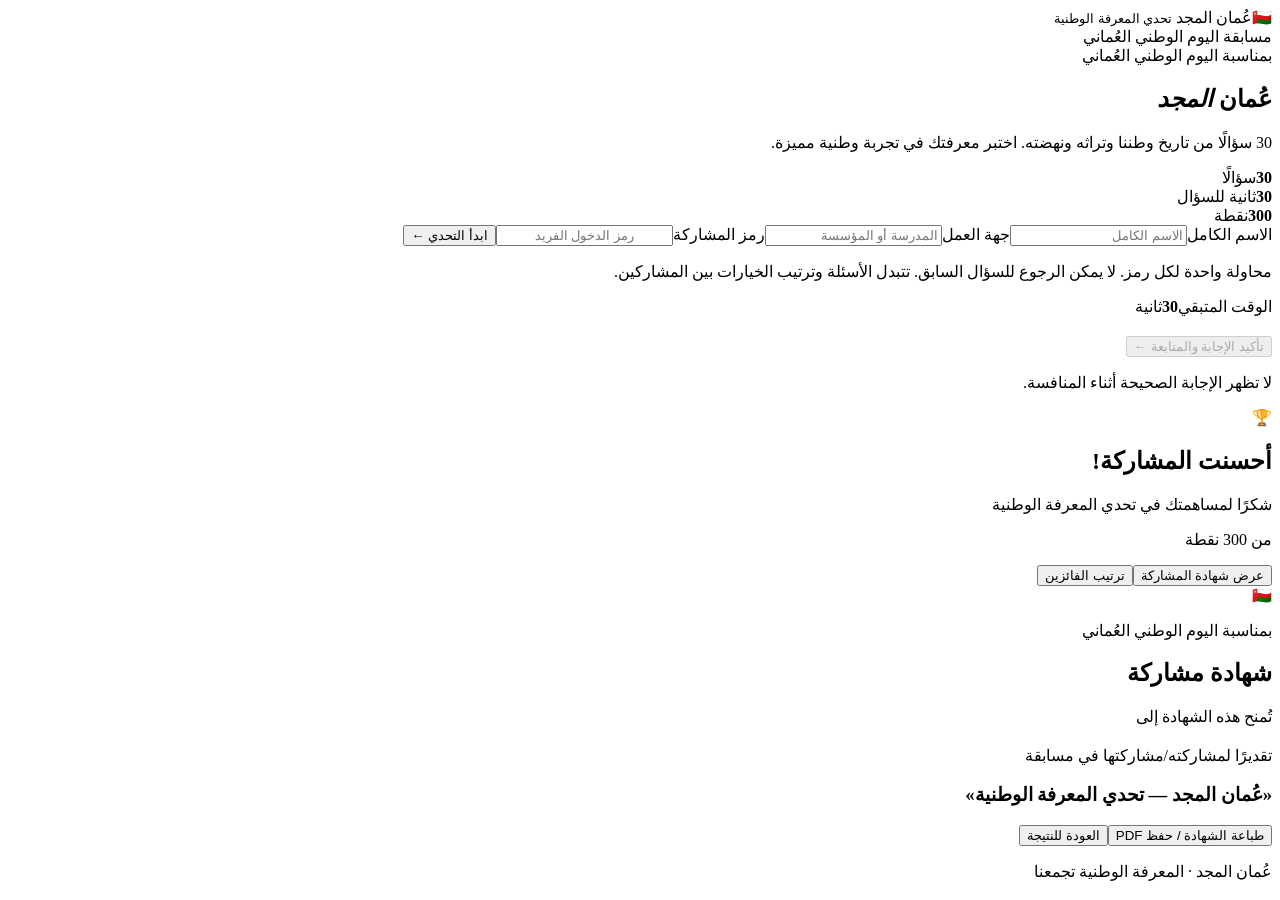
==== index.html @ ebada27d "Add files via upload" ====
<!doctype html><html lang="ar" dir="rtl"><head><meta charset="utf-8"><meta name="viewport" content="width=device-width,initial-scale=1"><title>عُمان المجد | تحدي المعرفة الوطنية</title><link rel="stylesheet" href="/static/style.css"></head><body><header class="top"><div class="brand"><span class="flag">🇴🇲</span><span>عُمان المجد <small>تحدي المعرفة الوطنية</small></span></div><span id="state" class="status">مسابقة اليوم الوطني العُماني</span></header><main class="container"><section id="welcome" class="panel hero"><div class="eyebrow">بمناسبة اليوم الوطني العُماني</div><h1>عُمان <em>المجد</em></h1><p class="lead">30 سؤالًا من تاريخ وطننا وتراثه ونهضته. اختبر معرفتك في تجربة وطنية مميزة.</p><div class="stats"><div><b>30</b><span>سؤالًا</span></div><div><b>30</b><span>ثانية للسؤال</span></div><div><b>300</b><span>نقطة</span></div></div><form id="startForm" class="form"><label>الاسم الكامل<input name="name" minlength="2" maxlength="100" required placeholder="الاسم الكامل"></label><label>جهة العمل<input name="org" minlength="2" maxlength="120" required placeholder="المدرسة أو المؤسسة"></label><label>رمز المشاركة<input name="token" maxlength="20" required placeholder="رمز الدخول الفريد" autocomplete="off" style="direction:ltr;text-align:center;text-transform:uppercase"></label><button class="primary" type="submit">ابدأ التحدي <span>←</span></button></form><p class="hint">محاولة واحدة لكل رمز. لا يمكن الرجوع للسؤال السابق. تتبدل الأسئلة وترتيب الخيارات بين المشاركين.</p></section><section id="quiz" class="panel hidden"><div class="quiz-head"><span id="counter"></span><span id="axis" class="pill"></span></div><div class="progress"><div id="bar"></div></div><div class="timer-wrap"><span>الوقت المتبقي</span><strong id="timer">30</strong><span>ثانية</span></div><h2 id="question"></h2><div id="options" class="options"></div><button id="next" class="primary" disabled>تأكيد الإجابة والمتابعة ←</button><p class="hint">لا تظهر الإجابة الصحيحة أثناء المنافسة.</p></section><section id="done" class="panel hidden center"><div class="trophy">🏆</div><h2>أحسنت المشاركة!</h2><p>شكرًا لمساهمتك في تحدي المعرفة الوطنية</p><div class="score"><strong id="score"></strong><span>من 300 نقطة</span></div><p id="correct"></p><div class="actions"><button id="certificate" class="primary">عرض شهادة المشاركة</button><button id="rank" class="secondary">ترتيب الفائزين</button></div><div id="rankings" class="hidden"></div></section><section id="cert" class="panel certificate hidden"><div class="cert-top">🇴🇲</div><p>بمناسبة اليوم الوطني العُماني</p><h2>شهادة مشاركة</h2><p>تُمنح هذه الشهادة إلى</p><h1 id="certName"></h1><p id="certOrg"></p><p>تقديرًا لمشاركته/مشاركتها في مسابقة</p><h3>«عُمان المجد — تحدي المعرفة الوطنية»</h3><p id="certScore"></p><button class="primary no-print" onclick="window.print()">طباعة الشهادة / حفظ PDF</button><button class="secondary no-print" id="back">العودة للنتيجة</button></section><p id="message" class="message" role="alert"></p></main><footer>عُمان المجد · المعرفة الوطنية تجمعنا</footer><script src="/static/app.js"></script></body></html>
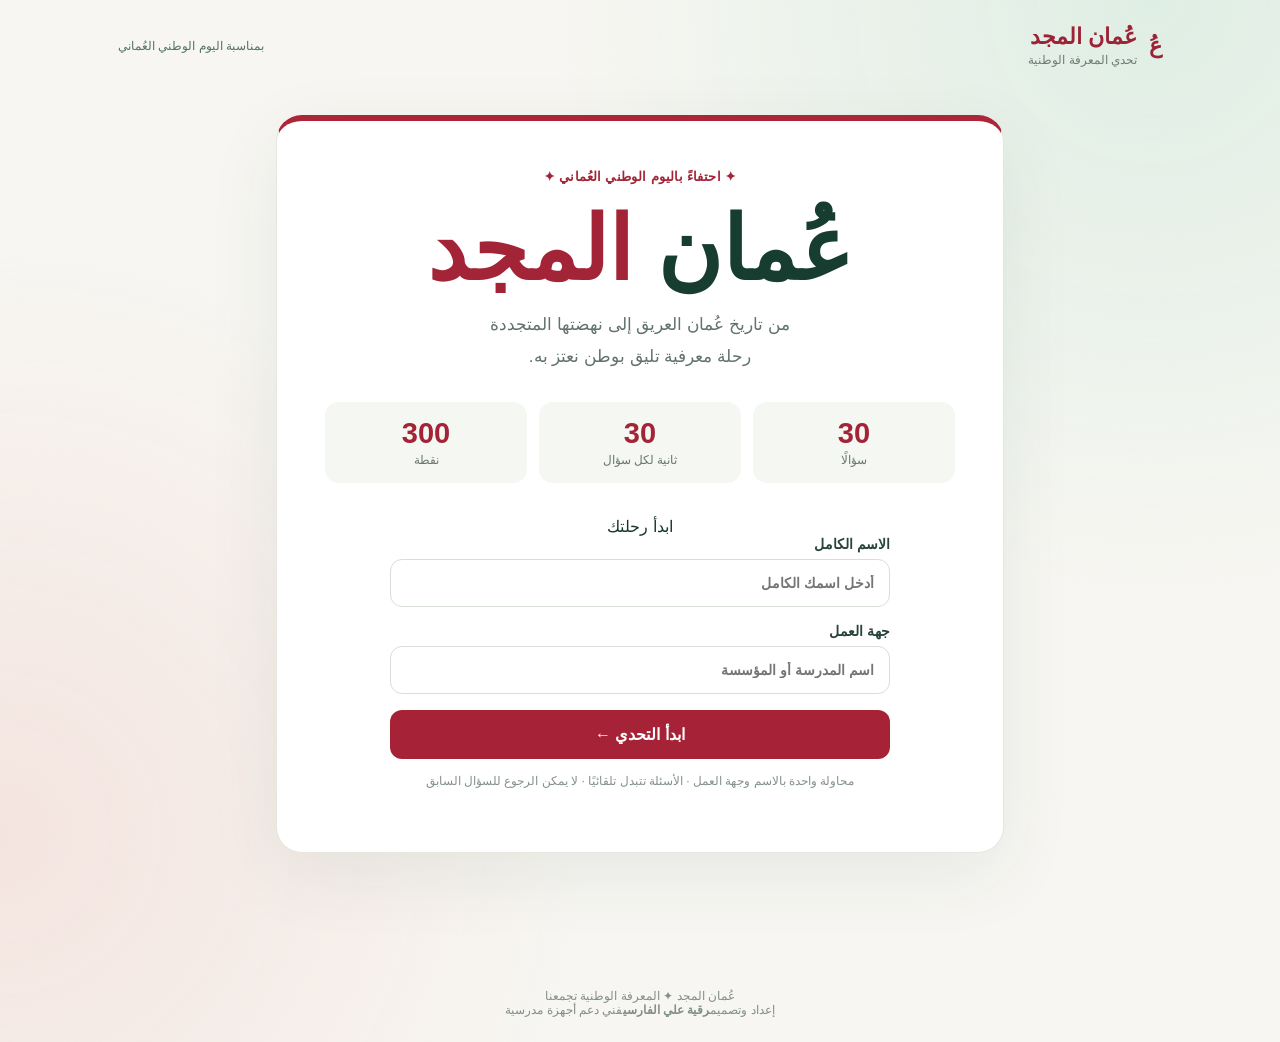
==== commit aadbd0a3: "Add files via upload" ====
--- a/index.html
+++ b/index.html
@@ -1 +1,6 @@
-<!doctype html><html lang="ar" dir="rtl"><head><meta charset="utf-8"><meta name="viewport" content="width=device-width,initial-scale=1"><title>عُمان المجد | تحدي المعرفة الوطنية</title><link rel="stylesheet" href="/static/style.css"></head><body><header class="top"><div class="brand"><span class="flag">🇴🇲</span><span>عُمان المجد <small>تحدي المعرفة الوطنية</small></span></div><span id="state" class="status">مسابقة اليوم الوطني العُماني</span></header><main class="container"><section id="welcome" class="panel hero"><div class="eyebrow">بمناسبة اليوم الوطني العُماني</div><h1>عُمان <em>المجد</em></h1><p class="lead">30 سؤالًا من تاريخ وطننا وتراثه ونهضته. اختبر معرفتك في تجربة وطنية مميزة.</p><div class="stats"><div><b>30</b><span>سؤالًا</span></div><div><b>30</b><span>ثانية للسؤال</span></div><div><b>300</b><span>نقطة</span></div></div><form id="startForm" class="form"><label>الاسم الكامل<input name="name" minlength="2" maxlength="100" required placeholder="الاسم الكامل"></label><label>جهة العمل<input name="org" minlength="2" maxlength="120" required placeholder="المدرسة أو المؤسسة"></label><label>رمز المشاركة<input name="token" maxlength="20" required placeholder="رمز الدخول الفريد" autocomplete="off" style="direction:ltr;text-align:center;text-transform:uppercase"></label><button class="primary" type="submit">ابدأ التحدي <span>←</span></button></form><p class="hint">محاولة واحدة لكل رمز. لا يمكن الرجوع للسؤال السابق. تتبدل الأسئلة وترتيب الخيارات بين المشاركين.</p></section><section id="quiz" class="panel hidden"><div class="quiz-head"><span id="counter"></span><span id="axis" class="pill"></span></div><div class="progress"><div id="bar"></div></div><div class="timer-wrap"><span>الوقت المتبقي</span><strong id="timer">30</strong><span>ثانية</span></div><h2 id="question"></h2><div id="options" class="options"></div><button id="next" class="primary" disabled>تأكيد الإجابة والمتابعة ←</button><p class="hint">لا تظهر الإجابة الصحيحة أثناء المنافسة.</p></section><section id="done" class="panel hidden center"><div class="trophy">🏆</div><h2>أحسنت المشاركة!</h2><p>شكرًا لمساهمتك في تحدي المعرفة الوطنية</p><div class="score"><strong id="score"></strong><span>من 300 نقطة</span></div><p id="correct"></p><div class="actions"><button id="certificate" class="primary">عرض شهادة المشاركة</button><button id="rank" class="secondary">ترتيب الفائزين</button></div><div id="rankings" class="hidden"></div></section><section id="cert" class="panel certificate hidden"><div class="cert-top">🇴🇲</div><p>بمناسبة اليوم الوطني العُماني</p><h2>شهادة مشاركة</h2><p>تُمنح هذه الشهادة إلى</p><h1 id="certName"></h1><p id="certOrg"></p><p>تقديرًا لمشاركته/مشاركتها في مسابقة</p><h3>«عُمان المجد — تحدي المعرفة الوطنية»</h3><p id="certScore"></p><button class="primary no-print" onclick="window.print()">طباعة الشهادة / حفظ PDF</button><button class="secondary no-print" id="back">العودة للنتيجة</button></section><p id="message" class="message" role="alert"></p></main><footer>عُمان المجد · المعرفة الوطنية تجمعنا</footer><script src="/static/app.js"></script></body></html>
+<!doctype html><html lang="ar" dir="rtl"><head><meta charset="utf-8"><meta name="viewport" content="width=device-width,initial-scale=1"><meta name="theme-color" content="#f8f5ee"><title>عُمان المجد | تحدي المعرفة الوطنية</title><link rel="stylesheet" href="/static/style.css"></head><body>
+<header class="top"><div class="brand"><div class="brand-mark">عُ</div><span>عُمان المجد<small>تحدي المعرفة الوطنية</small></span></div><span id="state" class="status">بمناسبة اليوم الوطني العُماني</span></header>
+<main class="container"><section id="welcome" class="panel hero"><div class="eyebrow"><span class="mini-star">✦</span> احتفاءً باليوم الوطني العُماني <span class="mini-star">✦</span></div><h1>عُمان <em>المجد</em></h1><p class="lead">من تاريخ عُمان العريق إلى نهضتها المتجددة<br>رحلة معرفية تليق بوطن نعتز به.</p><div class="stats"><div><b>30</b><span>سؤالًا</span></div><div><b>30</b><span>ثانية لكل سؤال</span></div><div><b>300</b><span>نقطة</span></div></div><div class="form-heading"><span>ابدأ رحلتك</span><span class="fine-line"></span></div><form id="startForm" class="form"><label>الاسم الكامل<input name="name" minlength="2" maxlength="100" required placeholder="أدخل اسمك الكامل" autocomplete="name"></label><label>جهة العمل<input name="org" minlength="2" maxlength="120" required placeholder="اسم المدرسة أو المؤسسة" autocomplete="organization"></label><button class="primary" type="submit">ابدأ التحدي <span>←</span></button></form><p class="hint">محاولة واحدة بالاسم وجهة العمل · الأسئلة تتبدل تلقائيًا · لا يمكن الرجوع للسؤال السابق</p></section>
+<section id="quiz" class="panel quiz-panel hidden"><div class="quiz-head"><span id="counter"></span><span id="axis" class="pill"></span></div><div class="progress"><div id="bar"></div></div><div class="timer-wrap"><span>الوقت المتبقي</span><strong id="timer">30</strong><span>ثانية</span></div><h2 id="question"></h2><div id="options" class="options"></div><button id="next" class="primary" disabled>تأكيد الإجابة والمتابعة ←</button><p class="hint">لا تظهر الإجابة الصحيحة أثناء المنافسة.</p></section>
+<section id="done" class="panel hidden center"><div class="trophy">🏆</div><h2>أحسنت المشاركة!</h2><p>شكرًا لمساهمتك في تحدي المعرفة الوطنية</p><div class="score"><strong id="score"></strong><span>من 300 نقطة</span></div><p id="correct"></p><div class="actions"><button id="certificate" class="primary">عرض شهادة المشاركة</button><button id="rank" class="secondary">ترتيب الفائزين</button></div><div id="rankings" class="hidden"></div></section>
+<section id="cert" class="panel certificate hidden"><div class="cert-top">✦ عُمان المجد ✦</div><p>بمناسبة اليوم الوطني العُماني</p><h2>شهادة مشاركة</h2><p>تُمنح هذه الشهادة إلى</p><h1 id="certName"></h1><p id="certOrg"></p><p>تقديرًا لمشاركته/مشاركتها في مسابقة</p><h3>«عُمان المجد — تحدي المعرفة الوطنية»</h3><p id="certScore"></p><div class="creator-credit" aria-label="إعداد وتصميم رقية علي الفارسي، فني دعم أجهزة مدرسية"><span class="credit-label">إعداد وتصميم</span><strong>رقية علي الفارسي</strong><span class="credit-role">فني دعم أجهزة مدرسية</span></div><button class="primary no-print" onclick="window.print()">طباعة الشهادة / حفظ PDF</button><button class="secondary no-print" id="back">العودة للنتيجة</button></section><p id="message" class="message" role="alert"></p></main><footer><div class="footer-motto">عُمان المجد <span>✦</span> المعرفة الوطنية تجمعنا</div><div class="creator-credit" aria-label="إعداد وتصميم رقية علي الفارسي، فني دعم أجهزة مدرسية"><span class="credit-label">إعداد وتصميم</span><strong>رقية علي الفارسي</strong><span class="credit-role">فني دعم أجهزة مدرسية</span></div></footer><script src="/static/app.js"></script></body></html>
--- a/static/style.css
+++ b/static/style.css
@@ -0,0 +1 @@
+:root{font-family:Tahoma,'Noto Sans Arabic',Arial,sans-serif;color:#17352e;background:#f6f5f0}*{box-sizing:border-box}body{margin:0;min-height:100vh;background:radial-gradient(circle at 90% 0%,#dfeee4 0,transparent 38%),radial-gradient(circle at 0% 80%,#f4e4df 0,transparent 38%),#f7f6f2}.top{max-width:1080px;margin:auto;display:flex;justify-content:space-between;align-items:center;padding:24px 18px;gap:16px}.brand{display:flex;align-items:center;gap:12px;font-size:22px;font-weight:900;color:#9c2335}.brand small{display:block;color:#6d7d76;font-size:12px;font-weight:500;margin-top:3px}.flag{font-size:36px}.status{color:#527369;font-size:12px}.container{max-width:760px;margin:24px auto 70px;padding:0 16px}.panel{background:#fff;border:1px solid #e6e7e1;border-radius:26px;padding:clamp(22px,5vw,48px);box-shadow:0 22px 75px #21483c13}.hero{text-align:center;border-top:6px solid #aa2638}.eyebrow{font-size:13px;color:#a12437;font-weight:bold;letter-spacing:.2px}.hero h1{font-size:clamp(54px,11vw,88px);margin:14px 0 8px;color:#173d31}.hero h1 em{font-style:normal;color:#a32437}.lead{font-size:17px;color:#61736a;line-height:1.9;max-width:560px;margin:0 auto 28px}.stats{display:grid;grid-template-columns:repeat(3,1fr);gap:12px;margin:25px 0 34px}.stats div{background:#f5f7f2;border-radius:14px;padding:15px 5px}.stats b{display:block;font-size:29px;color:#a32437}.stats span{font-size:12px;color:#69776f}.form{text-align:right;display:grid;gap:16px;max-width:500px;margin:auto}.form label{font-size:14px;font-weight:700;color:#28443a}input{display:block;width:100%;border:1px solid #d8dfd7;border-radius:12px;padding:15px;margin-top:7px;font:inherit;background:#fff;color:#183d32}input:focus{outline:2px solid #b5d6c3;border-color:#28734e}.primary,.secondary{font:inherit;border:0;border-radius:12px;padding:15px 20px;font-weight:700;cursor:pointer}.primary{background:#a62237;color:white}.primary:hover{background:#8d1c2f}.primary:disabled{opacity:.45;cursor:not-allowed}.secondary{background:#e9f0e9;color:#21553e}.hint{color:#84928a;font-size:12px;line-height:1.8;text-align:center}.hidden{display:none!important}.quiz-head{display:flex;justify-content:space-between;gap:12px;align-items:center;color:#647b6d;font-size:14px}.pill{border-radius:30px;background:#edf4ed;color:#28744d;padding:7px 13px}.progress{height:9px;border-radius:30px;background:#e7ede6;overflow:hidden;margin:20px 0 30px}.progress div{height:100%;width:0;background:linear-gradient(90deg,#1d8158,#a6c787);transition:width .3s}.timer-wrap{display:flex;align-items:center;justify-content:center;gap:10px;color:#657a6e}.timer-wrap strong{display:grid;place-items:center;width:66px;height:66px;border-radius:50%;border:5px solid #dfeae2;color:#155a3d;font-size:28px}.timer-wrap strong.urgent{color:#b31f38;border-color:#f2c3cb}#question{font-size:clamp(20px,4vw,28px);line-height:1.75;margin:27px 0}.options{display:grid;gap:11px;margin-bottom:25px}.option{font:inherit;text-align:right;background:#f8faf7;color:#263f34;border:1px solid #e2e8e0;border-radius:14px;padding:18px;cursor:pointer;transition:.15s}.option:hover{border-color:#7ab38e}.option.selected{background:#e4f3e8;border:2px solid #258251;padding:17px}.options+button{width:100%}.center{text-align:center}.trophy{font-size:70px}.score{background:#edf5ee;border-radius:18px;padding:22px;margin:25px auto;max-width:300px}.score strong{font-size:54px;color:#a52237;display:block}.score span{color:#64806c}.actions{display:flex;gap:12px;justify-content:center;flex-wrap:wrap}.certificate{text-align:center;border:12px double #ba9c56;min-height:560px}.cert-top{font-size:55px}.certificate h2{font-size:36px;color:#a52237}.certificate h1{color:#13593e;font-size:32px}.certificate h3{color:#a52237}.certificate p{line-height:2;color:#64766b}.certificate button{margin:10px}.message{color:#b32136;text-align:center;min-height:25px}footer{text-align:center;color:#819086;font-size:12px;padding:25px}table{border-collapse:collapse;width:100%;margin-top:18px}th,td{border-bottom:1px solid #e4eae4;padding:12px;text-align:right;font-size:14px}@media(max-width:560px){.top{padding:14px}.status{display:none}.panel{border-radius:18px}.stats{gap:6px}.stats b{font-size:24px}}@media print{body{background:white}.top,footer,.no-print,#welcome,#quiz,#done,#message{display:none!important}#cert{display:block!important;box-shadow:none;border:12px double #ba9c56;margin:20px;min-height:90vh}.container{max-width:none;margin:0;padding:0}}
